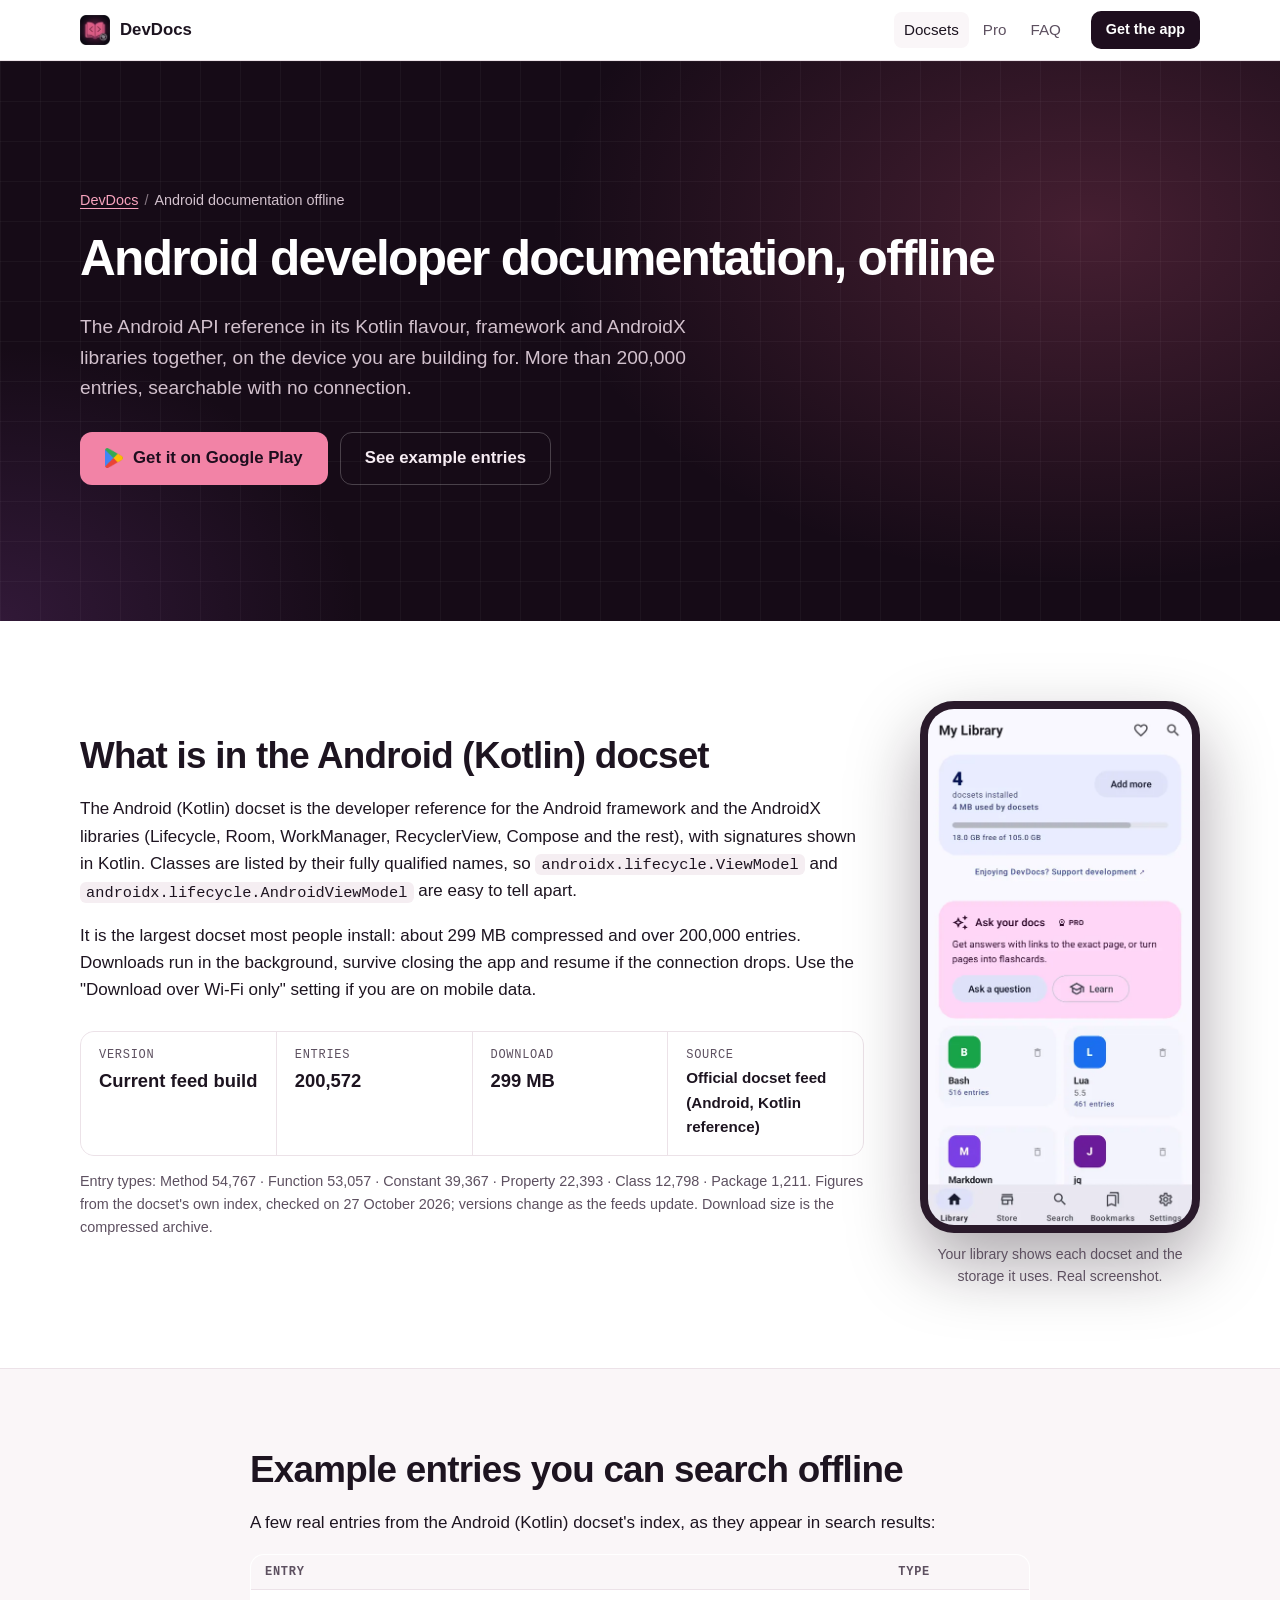
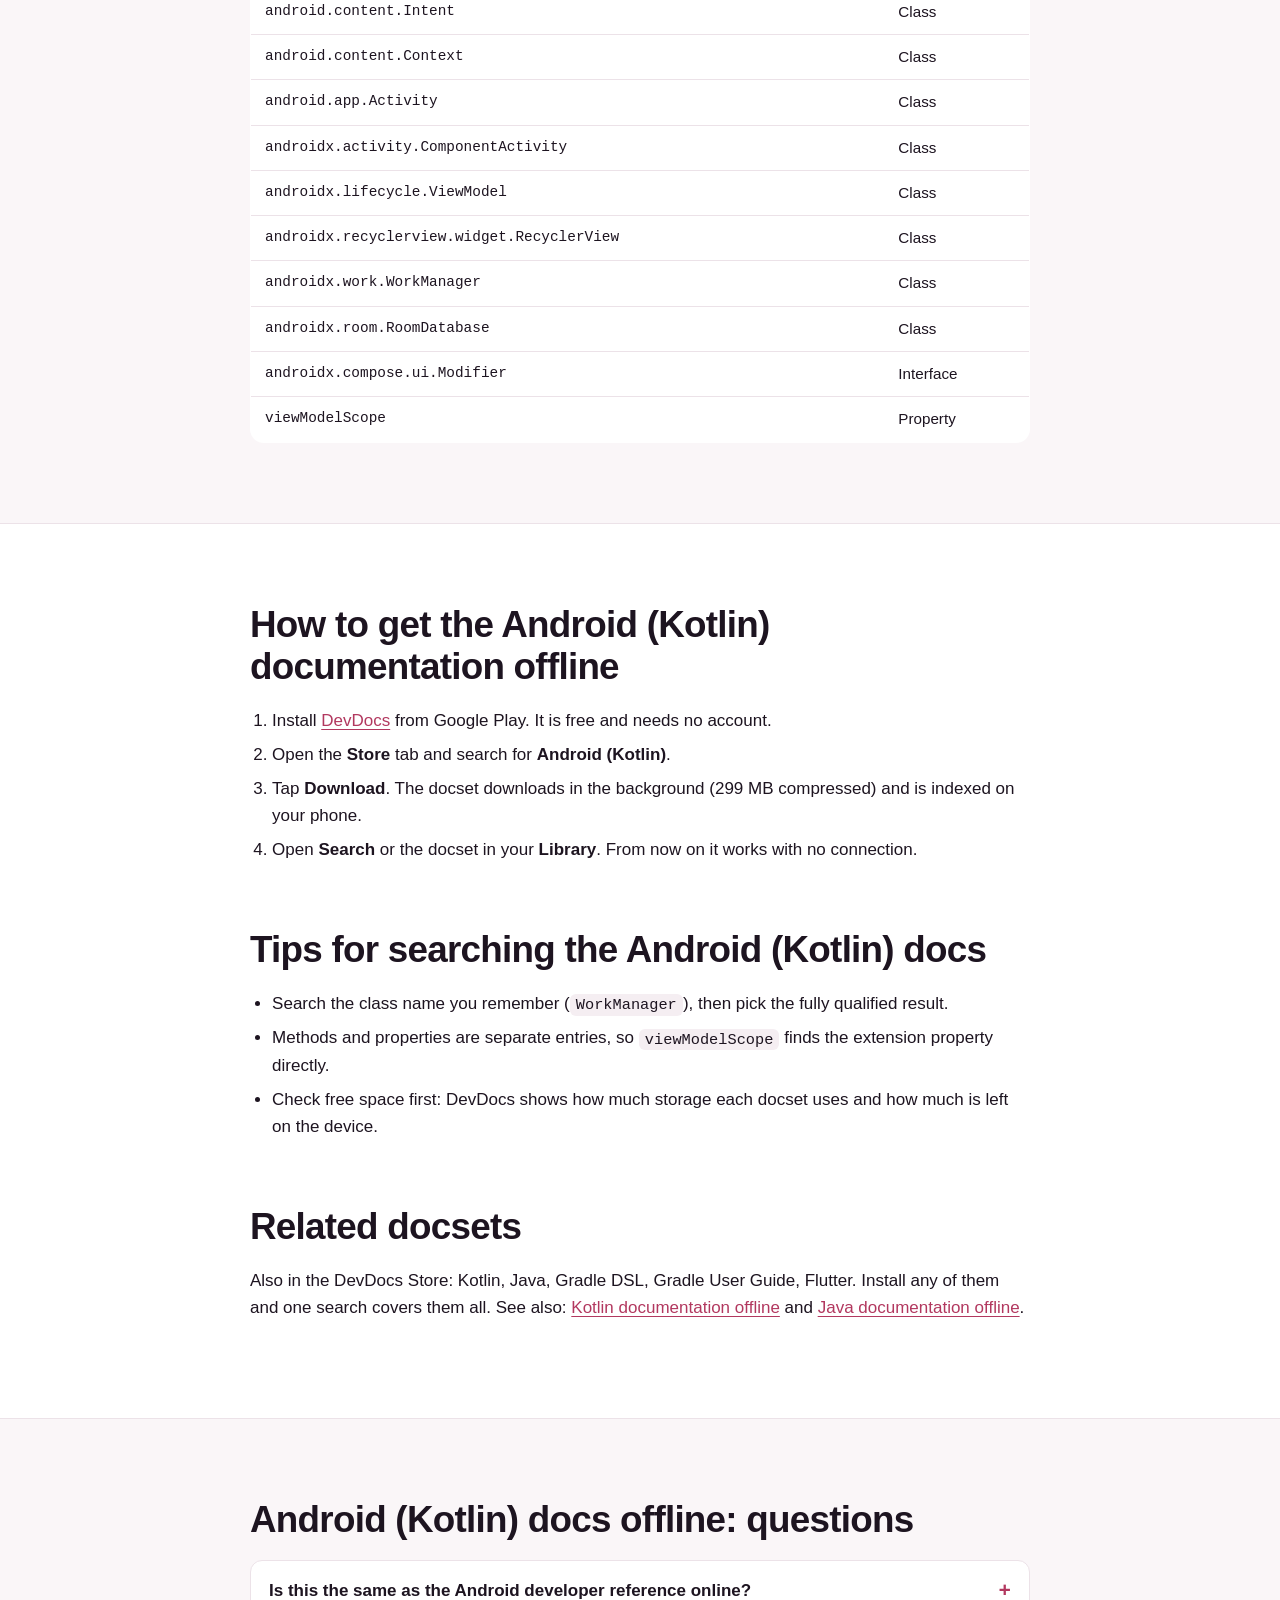
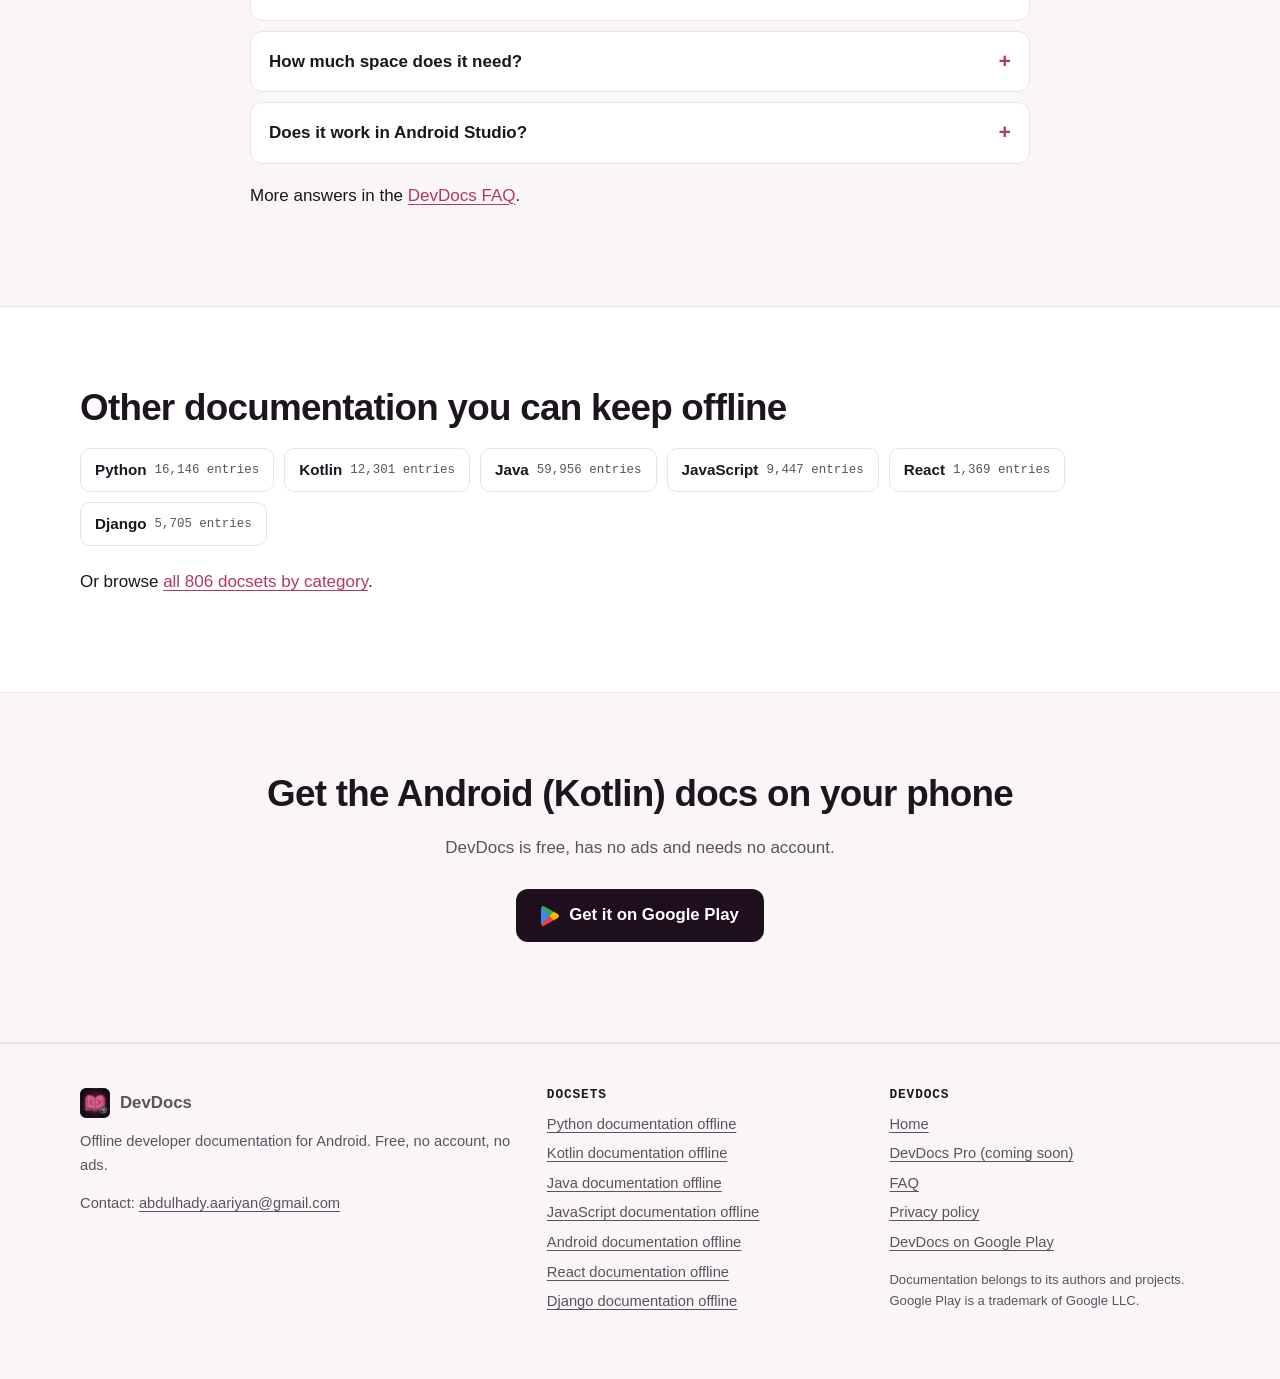
==== android-documentation-offline/index.html @ 43342af5 "DevDocs landing site: home, 7 docset pages, Pro (coming soon), FAQ Static GitHub Pages site for DevD" ====
<!DOCTYPE html>
<html lang="en">
<head>
<meta charset="utf-8">
<meta name="viewport" content="width=device-width, initial-scale=1">
<title>Android Documentation Offline: API Reference | DevDocs</title>
<meta name="description" content="The Android and AndroidX API reference offline on your phone: 200,000+ searchable classes, methods and constants. Free DevDocs app, no account.">
<link rel="canonical" href="https://ahaariyan.github.io/devdocs/android-documentation-offline/">
<meta name="theme-color" content="#160b17">
<link rel="icon" href="../assets/favicon-32.png" sizes="32x32" type="image/png">
<link rel="apple-touch-icon" href="../assets/apple-touch-icon.png">
<meta property="og:type" content="website">
<meta property="og:site_name" content="DevDocs">
<meta property="og:title" content="Android Documentation Offline: API Reference | DevDocs">
<meta property="og:description" content="The Android and AndroidX API reference offline on your phone: 200,000+ searchable classes, methods and constants. Free DevDocs app, no account.">
<meta property="og:url" content="https://ahaariyan.github.io/devdocs/android-documentation-offline/">
<meta property="og:image" content="https://ahaariyan.github.io/devdocs/assets/og-devdocs.jpg">
<meta property="og:image:width" content="1200">
<meta property="og:image:height" content="630">
<meta property="og:image:alt" content="DevDocs for Android: developer docs, offline. A phone showing search results across installed docsets.">
<meta name="twitter:card" content="summary_large_image">
<meta name="twitter:title" content="Android Documentation Offline: API Reference | DevDocs">
<meta name="twitter:description" content="The Android and AndroidX API reference offline on your phone: 200,000+ searchable classes, methods and constants. Free DevDocs app, no account.">
<meta name="twitter:image" content="https://ahaariyan.github.io/devdocs/assets/og-devdocs.jpg">
<meta name="twitter:image:alt" content="DevDocs for Android: developer docs, offline.">
<link rel="stylesheet" href="../styles.css?v=1">
<script type="application/ld+json">
{
 "@context": "https://schema.org",
 "@type": "BreadcrumbList",
 "itemListElement": [
  {
   "@type": "ListItem",
   "position": 1,
   "name": "DevDocs",
   "item": "https://ahaariyan.github.io/devdocs/"
  },
  {
   "@type": "ListItem",
   "position": 2,
   "name": "Android documentation offline",
   "item": "https://ahaariyan.github.io/devdocs/android-documentation-offline/"
  }
 ]
}
</script>
<script type="application/ld+json">
{
 "@context": "https://schema.org",
 "@type": "FAQPage",
 "mainEntity": [
  {
   "@type": "Question",
   "name": "Is this the same as the Android developer reference online?",
   "acceptedAnswer": {
    "@type": "Answer",
    "text": "It is the API reference (classes, methods, constants) for the Android framework and AndroidX, in its Kotlin form. The long-form guides and codelabs on the website are not part of it."
   }
  },
  {
   "@type": "Question",
   "name": "How much space does it need?",
   "acceptedAnswer": {
    "@type": "Answer",
    "text": "About 299 MB to download, and more once unpacked. DevDocs shows the storage used per docset and warns when the device is running low."
   }
  },
  {
   "@type": "Question",
   "name": "Does it work in Android Studio?",
   "acceptedAnswer": {
    "@type": "Answer",
    "text": "No. DevDocs is an Android app that reads the docs on your phone or tablet. It is a companion for when you are away from your desk, or for a second screen next to it."
   }
  }
 ]
}
</script>
<script type="application/ld+json">
{
 "@context": "https://schema.org",
 "@type": "WebPage",
 "name": "Android Documentation Offline: API Reference | DevDocs",
 "url": "https://ahaariyan.github.io/devdocs/android-documentation-offline/",
 "description": "The Android and AndroidX API reference offline on your phone: 200,000+ searchable classes, methods and constants. Free DevDocs app, no account.",
 "about": {
  "@type": "SoftwareApplication",
  "name": "DevDocs - Offline Developer Docs",
  "operatingSystem": "ANDROID",
  "applicationCategory": "DeveloperApplication",
  "offers": {
   "@type": "Offer",
   "price": "0",
   "priceCurrency": "USD"
  }
 }
}
</script>
</head>
<body>
<a class="skip" href="#main">Skip to content</a>
<header class="top">
  <div class="wrap top-in">
    <a class="brand" href="../"><img src="../assets/icon-64.webp" alt="" width="30" height="30">DevDocs</a>
    <nav class="nav" aria-label="Main">
      <a href="../#docsets" aria-current="page" class="hide-sm">Docsets</a>
      <a href="../pro/">Pro</a>
      <a href="../faq/">FAQ</a>
    </nav>
    <a class="btn btn-play btn-sm" data-play href="https://play.google.com/store/apps/details?id=com.devdocs.app&amp;referrer=utm_source%3Dwebsite%26utm_medium%3Dandroid_header">Get the app</a>
  </div>
</header>

<main id="main">
<section class="hero page-hero" aria-labelledby="h1">
  <div class="wrap hero-in">
    <div>
      <nav class="crumbs" aria-label="Breadcrumb"><ol><li><a href="../">DevDocs</a></li><li aria-current="page">Android documentation offline</li></ol></nav>
      <h1 id="h1">Android developer documentation, offline</h1>
      <p class="lead">The Android API reference in its Kotlin flavour, framework and AndroidX libraries together, on the device you are building for. More than 200,000 entries, searchable with no connection.</p>
      <div class="actions"><a class="btn btn-play btn-lg" data-play href="https://play.google.com/store/apps/details?id=com.devdocs.app&amp;referrer=utm_source%3Dwebsite%26utm_medium%3Dandroid"><img src="../assets/play-logo.png" alt="" width="18" height="20">Get it on Google Play</a><a class="btn btn-line btn-lg" href="#entries">See example entries</a></div>
    </div>
  </div>
</section>

<section aria-labelledby="inside">
  <div class="wrap split">
    <div class="prose">
      <h2 id="inside">What is in the Android (Kotlin) docset</h2>
      <p>The Android (Kotlin) docset is the developer reference for the Android framework and the AndroidX libraries (Lifecycle, Room, WorkManager, RecyclerView, Compose and the rest), with signatures shown in Kotlin. Classes are listed by their fully qualified names, so <code>androidx.lifecycle.ViewModel</code> and <code>androidx.lifecycle.AndroidViewModel</code> are easy to tell apart.</p>
<p>It is the largest docset most people install: about 299 MB compressed and over 200,000 entries. Downloads run in the background, survive closing the app and resume if the connection drops. Use the "Download over Wi-Fi only" setting if you are on mobile data.</p>
      <dl class="stats">
        <div><dt>Version</dt><dd>Current feed build</dd></div>
        <div><dt>Entries</dt><dd>200,572</dd></div>
        <div><dt>Download</dt><dd>299 MB</dd></div>
        <div><dt>Source</dt><dd style="font-size:.95rem">Official docset feed (Android, Kotlin reference)</dd></div>
      </dl>
      <p style="margin-top:14px;font-size:.9rem;color:var(--muted)">Entry types: Method 54,767 · Function 53,057 · Constant 39,367 · Property 22,393 · Class 12,798 · Package 1,211. Figures from the docset's own index, checked on 27 October 2026; versions change as the feeds update. Download size is the compressed archive.</p>
    </div>
    <figure><div class="phone"><img src="../assets/shots/library.webp" alt="The DevDocs library with installed docsets and storage use" width="540" height="1055" loading="lazy" decoding="async"></div><figcaption>Your library shows each docset and the storage it uses. Real screenshot.</figcaption></figure>
  </div>
</section>

<section class="alt" aria-labelledby="entries" id="entries">
  <div class="narrow">
    <h2 id="entries-h">Example entries you can search offline</h2>
    <p>A few real entries from the Android (Kotlin) docset's index, as they appear in search results:</p>
    <div class="tbl-wrap"><table class="tbl"><thead><tr><th scope="col">Entry</th><th scope="col">Type</th></tr></thead><tbody>
<tr><td>android.content.Intent</td><td>Class</td></tr>
<tr><td>android.content.Context</td><td>Class</td></tr>
<tr><td>android.app.Activity</td><td>Class</td></tr>
<tr><td>androidx.activity.ComponentActivity</td><td>Class</td></tr>
<tr><td>androidx.lifecycle.ViewModel</td><td>Class</td></tr>
<tr><td>androidx.recyclerview.widget.RecyclerView</td><td>Class</td></tr>
<tr><td>androidx.work.WorkManager</td><td>Class</td></tr>
<tr><td>androidx.room.RoomDatabase</td><td>Class</td></tr>
<tr><td>androidx.compose.ui.Modifier</td><td>Interface</td></tr>
<tr><td>viewModelScope</td><td>Property</td></tr>
    </tbody></table></div>
  </div>
</section>

<section aria-labelledby="get">
  <div class="narrow prose">
    <h2 id="get">How to get the Android (Kotlin) documentation offline</h2>
    <ol>
      <li>Install <a href="../">DevDocs</a> from Google Play. It is free and needs no account.</li>
      <li>Open the <strong>Store</strong> tab and search for <strong>Android (Kotlin)</strong>.</li>
      <li>Tap <strong>Download</strong>. The docset downloads in the background (299 MB compressed) and is indexed on your phone.</li>
      <li>Open <strong>Search</strong> or the docset in your <strong>Library</strong>. From now on it works with no connection.</li>
    </ol>
    <h2>Tips for searching the Android (Kotlin) docs</h2>
    <ul>
<li>Search the class name you remember (<code>WorkManager</code>), then pick the fully qualified result.</li>
<li>Methods and properties are separate entries, so <code>viewModelScope</code> finds the extension property directly.</li>
<li>Check free space first: DevDocs shows how much storage each docset uses and how much is left on the device.</li>
    </ul>
    <h2>Related docsets</h2>
    <p>Also in the DevDocs Store: Kotlin, Java, Gradle DSL, Gradle User Guide, Flutter. Install any of them and one search covers them all. See also: <a href="../kotlin-documentation-offline/">Kotlin documentation offline</a> and <a href="../java-documentation-offline/">Java documentation offline</a>.</p>
  </div>
</section>

<section class="alt" aria-labelledby="q">
  <div class="narrow">
    <h2 id="q">Android (Kotlin) docs offline: questions</h2>
    <div class="faq">
<details><summary><h3>Is this the same as the Android developer reference online?</h3></summary><div>It is the API reference (classes, methods, constants) for the Android framework and AndroidX, in its Kotlin form. The long-form guides and codelabs on the website are not part of it.</div></details>
<details><summary><h3>How much space does it need?</h3></summary><div>About 299 MB to download, and more once unpacked. DevDocs shows the storage used per docset and warns when the device is running low.</div></details>
<details><summary><h3>Does it work in Android Studio?</h3></summary><div>No. DevDocs is an Android app that reads the docs on your phone or tablet. It is a companion for when you are away from your desk, or for a second screen next to it.</div></details>
</div>
    <p style="margin-top:18px">More answers in the <a href="../faq/">DevDocs FAQ</a>.</p>
  </div>
</section>

<section aria-labelledby="more">
  <div class="wrap">
    <h2 id="more">Other documentation you can keep offline</h2>
    <ul class="chips">
<li><a href="../python-documentation-offline/">Python <span>16,146 entries</span></a></li>
<li><a href="../kotlin-documentation-offline/">Kotlin <span>12,301 entries</span></a></li>
<li><a href="../java-documentation-offline/">Java <span>59,956 entries</span></a></li>
<li><a href="../javascript-documentation-offline/">JavaScript <span>9,447 entries</span></a></li>
<li><a href="../react-documentation-offline/">React <span>1,369 entries</span></a></li>
<li><a href="../django-documentation-offline/">Django <span>5,705 entries</span></a></li>
    </ul>
    <p>Or browse <a href="../#docsets">all 806 docsets by category</a>.</p>
  </div>
</section>

<section class="alt cta" aria-labelledby="cta">
  <div class="narrow">
    <h2 id="cta">Get the Android (Kotlin) docs on your phone</h2>
    <p>DevDocs is free, has no ads and needs no account.</p>
    <div class="actions"><a class="btn btn-play btn-lg" data-play href="https://play.google.com/store/apps/details?id=com.devdocs.app&amp;referrer=utm_source%3Dwebsite%26utm_medium%3Dandroid_footer"><img src="../assets/play-logo.png" alt="" width="18" height="20">Get it on Google Play</a></div>
  </div>
</section>
</main>
<footer class="foot">
  <div class="wrap foot-in">
    <div>
      <a class="brand" href="../"><img src="../assets/icon-64.webp" alt="" width="30" height="30" loading="lazy">DevDocs</a>
      <p style="margin-top:12px">Offline developer documentation for Android. Free, no account, no ads.</p>
      <p>Contact: <a href="mailto:abdulhady.aariyan@gmail.com">abdulhady.aariyan@gmail.com</a></p>
    </div>
    <div>
      <h2>Docsets</h2>
      <ul>
        <li><a href="../python-documentation-offline/">Python documentation offline</a></li>
        <li><a href="../kotlin-documentation-offline/">Kotlin documentation offline</a></li>
        <li><a href="../java-documentation-offline/">Java documentation offline</a></li>
        <li><a href="../javascript-documentation-offline/">JavaScript documentation offline</a></li>
        <li><a href="../android-documentation-offline/">Android documentation offline</a></li>
        <li><a href="../react-documentation-offline/">React documentation offline</a></li>
        <li><a href="../django-documentation-offline/">Django documentation offline</a></li>
      </ul>
    </div>
    <div>
      <h2>DevDocs</h2>
      <ul>
        <li><a href="../">Home</a></li>
        <li><a href="../pro/">DevDocs Pro (coming soon)</a></li>
        <li><a href="../faq/">FAQ</a></li>
        <li><a href="https://devdocs.privacypolicy.matrabhed.com/">Privacy policy</a></li>
        <li><a href="https://play.google.com/store/apps/details?id=com.devdocs.app">DevDocs on Google Play</a></li>
      </ul>
      <p style="margin-top:14px;font-size:.82rem">Documentation belongs to its authors and projects. Google Play is a trademark of Google LLC.</p>
    </div>
  </div>
</footer>
<script src="../assets/site.js?v=1" defer></script>
</body>
</html>
---- styles.css ----
/* DevDocs site. System fonts only, no external requests. Light/dark follow the OS. */
:root {
  --bg: #fff; --bg2: #faf6f8; --card: #fff; --line: #ece2e8; --text: #1d1420; --muted: #5d5060;
  --accent: #b2385f; --accent-soft: #fbe7ee; --ok: #1b7a46; --code: #f5eef2;
  --btn: #1e0e1e; --btn-text: #fff; --hero: #160b17; --hero-text: #f6ecf3; --hero-muted: #d2c1cd;
  --mono: ui-monospace, "SF Mono", "Cascadia Code", "Roboto Mono", Menlo, Consolas, monospace;
  --radius: 14px; --shadow: 0 1px 2px rgba(30,14,30,.06), 0 8px 24px rgba(30,14,30,.06);
  color-scheme: light dark;
}
@media (prefers-color-scheme: dark) {
  :root {
    --bg: #110811; --bg2: #170d18; --card: #1b111c; --line: #33233a; --text: #f3e9f0; --muted: #bba9b6;
    --accent: #f283a6; --accent-soft: #3a1a2a; --ok: #7fdca6; --code: #241726;
    --btn: #f283a6; --btn-text: #1e0e1e; --hero: #0c050c; --shadow: 0 1px 2px rgba(0,0,0,.4), 0 8px 24px rgba(0,0,0,.35);
  }
}
* { box-sizing: border-box; }
html { -webkit-text-size-adjust: 100%; scroll-padding-top: 72px; }
body { margin: 0; background: var(--bg); color: var(--text); line-height: 1.6; font-size: 17px;
  font-family: -apple-system, BlinkMacSystemFont, "Segoe UI", Roboto, "Helvetica Neue", Arial, sans-serif; -webkit-font-smoothing: antialiased; }
img { max-width: 100%; height: auto; display: block; }
a { color: var(--accent); text-underline-offset: 3px; }
a:hover { text-decoration-thickness: 2px; }
:focus-visible { outline: 3px solid var(--accent); outline-offset: 2px; border-radius: 6px; }
code, kbd, .mono { font-family: var(--mono); font-size: .9em; }
code { background: var(--code); padding: .1em .4em; border-radius: 6px; }
h1, h2, h3 { line-height: 1.15; letter-spacing: -.02em; margin: 0 0 .5em; }
h1 { font-size: clamp(2.1rem, 5.2vw, 3.6rem); letter-spacing: -.035em; }
h2 { font-size: clamp(1.6rem, 3.2vw, 2.3rem); }
h3 { font-size: 1.15rem; letter-spacing: -.01em; }
p { margin: 0 0 1em; }
.wrap { width: min(1120px, 100% - 40px); margin-inline: auto; }
.narrow { width: min(780px, 100% - 40px); margin-inline: auto; }
.skip { position: absolute; left: -999px; top: 8px; background: var(--btn); color: var(--btn-text); padding: 8px 14px; border-radius: 8px; z-index: 10; }
.skip:focus { left: 8px; }

/* Header */
.top { position: sticky; top: 0; z-index: 5; background: color-mix(in srgb, var(--bg) 88%, transparent); backdrop-filter: saturate(1.4) blur(10px); -webkit-backdrop-filter: saturate(1.4) blur(10px); border-bottom: 1px solid var(--line); }
.top-in { display: flex; align-items: center; gap: 20px; height: 60px; }
.brand { display: flex; align-items: center; gap: 10px; font-weight: 700; color: var(--text); text-decoration: none; font-size: 1.05rem; }
.brand img { width: 30px; height: 30px; }
.nav { display: flex; gap: 4px; margin-left: auto; }
.nav a { color: var(--muted); text-decoration: none; font-size: .95rem; padding: 6px 10px; border-radius: 8px; }
.nav a:hover, .nav a[aria-current] { color: var(--text); background: var(--bg2); }
@media (max-width: 640px) { .nav .hide-sm { display: none; } .top .btn-sm { display: none; } .nav { margin-left: auto; } }

/* Buttons */
.btn { display: inline-flex; align-items: center; justify-content: center; gap: 10px; min-height: 44px; padding: 10px 20px; border-radius: 12px; font-weight: 650; text-decoration: none; border: 1px solid transparent; font-size: 1rem; }
.btn img { width: 18px; height: 20px; }
.btn-play { background: var(--btn); color: var(--btn-text); }
.btn-play:hover { filter: brightness(1.12); }
.btn-line { border-color: var(--line); color: var(--text); background: var(--card); }
.btn-line:hover { border-color: var(--accent); }
.btn-sm { min-height: 36px; padding: 6px 14px; font-size: .9rem; border-radius: 10px; }
.btn-lg { min-height: 52px; padding: 12px 24px; font-size: 1.05rem; }
.hero .btn-play { background: #f283a6; color: #1e0e1e; }
.hero .btn-line { background: transparent; color: var(--hero-text); border-color: rgba(255,255,255,.22); }
.hero .btn-line:hover { border-color: #f283a6; }

/* Hero (always dark: it echoes the app icon) */
.hero { background: radial-gradient(60% 90% at 85% 30%, rgba(220,93,133,.24), transparent 70%), radial-gradient(40% 70% at 0% 100%, rgba(120,60,140,.28), transparent 70%), var(--hero); color: var(--hero-text); position: relative; overflow: hidden; }
.hero::before { content: ""; position: absolute; inset: 0; background-image: linear-gradient(rgba(255,255,255,.035) 1px, transparent 1px), linear-gradient(90deg, rgba(255,255,255,.035) 1px, transparent 1px); background-size: 40px 40px; pointer-events: none; }
.hero-in { position: relative; display: grid; grid-template-columns: 1.15fr .85fr; gap: 48px; align-items: center; padding: 56px 0 0; }
.hero h1 { color: #fff; }
.hero h1 span { color: #f283a6; }
.hero .lead { color: var(--hero-muted); font-size: 1.2rem; max-width: 34em; }
.hero a:not(.btn) { color: #f7a3bd; }
.eyebrow { display: inline-flex; align-items: center; gap: 8px; font: 600 .85rem/1 var(--mono); color: #f7a3bd; background: rgba(242,131,166,.1); border: 1px solid rgba(242,131,166,.25); padding: 7px 12px; border-radius: 999px; margin-bottom: 22px; }
.actions { display: flex; flex-wrap: wrap; gap: 12px; margin: 28px 0 20px; }
.trust { list-style: none; padding: 0; margin: 0 0 56px; display: flex; flex-wrap: wrap; gap: 8px 22px; font-size: .95rem; color: var(--hero-muted); }
.trust li::before { content: "✓ "; color: #7fdca6; font-weight: 700; }
.hero-art { align-self: end; display: flex; justify-content: center; }
.hero-art .phone { width: min(300px, 74vw); border-bottom: 0; border-radius: 40px 40px 0 0; margin-bottom: -1px; }
@media (max-width: 860px) {
  .hero-in { grid-template-columns: 1fr; padding-top: 44px; gap: 8px; }
  .trust { margin-bottom: 36px; }
}

/* Phone frame */
.phone { border: 8px solid #2a1a2b; border-radius: 34px; overflow: hidden; background: #2a1a2b; box-shadow: 0 30px 70px rgba(20,5,20,.35), 0 0 0 1px rgba(255,255,255,.06); }
.phone img { width: 100%; }
figure { margin: 0; }
figcaption { font-size: .88rem; color: var(--muted); margin-top: 10px; text-align: center; }

/* Sections */
section { padding: 80px 0; }
.alt { background: var(--bg2); border-block: 1px solid var(--line); }
.sec-head { max-width: 760px; margin-bottom: 40px; }
.sec-head p { color: var(--muted); font-size: 1.08rem; }
.sec-head .kicker, .kicker { font: 600 .8rem/1 var(--mono); text-transform: uppercase; letter-spacing: .08em; color: var(--accent); margin-bottom: 14px; }

/* Terminal-style search demo */
.term { background: #160b17; color: #eadbe6; border-radius: var(--radius); font-family: var(--mono); font-size: .92rem; box-shadow: var(--shadow); overflow: hidden; border: 1px solid #33233a; }
.term-bar { display: flex; align-items: center; gap: 7px; padding: 12px 16px; border-bottom: 1px solid #2d1f30; color: #a893a3; font-size: .8rem; }
.term-bar i { width: 11px; height: 11px; border-radius: 50%; background: #3a2a3c; }
.term-q { padding: 16px 18px 6px; color: #fff; }
.term-q b { color: #f283a6; }
.term ol { list-style: none; margin: 0; padding: 6px 8px 12px; }
.term li { display: grid; grid-template-columns: minmax(0, 1fr) auto auto; gap: 14px; padding: 8px 10px; border-radius: 8px; align-items: center; }
.term li:nth-child(odd) { background: rgba(255,255,255,.03); }
.term li > span:first-child { overflow-wrap: anywhere; }
.term .ds { color: #a893a3; font-size: .82rem; }
@media (max-width: 480px) { .term { font-size: .82rem; } .term li { grid-template-columns: minmax(0, 1fr) auto; gap: 2px 10px; } .term .ds { grid-row: 2; } .term .ty { grid-row: 1 / 3; grid-column: 2; } }
.term .ty { font-size: .75rem; padding: 2px 8px; border-radius: 6px; background: rgba(242,131,166,.14); color: #f7a3bd; }
.term-note { padding: 0 18px 14px; color: #8f7b8b; font-size: .78rem; }

/* Steps */
.steps { display: grid; grid-template-columns: repeat(3, 1fr); gap: 20px; counter-reset: s; list-style: none; padding: 0; margin: 0; }
.steps li { background: var(--card); border: 1px solid var(--line); border-radius: var(--radius); padding: 24px; counter-increment: s; }
.steps li::before { content: counter(s, decimal-leading-zero); display: block; font: 700 .9rem var(--mono); color: var(--accent); margin-bottom: 10px; }
.steps p { color: var(--muted); margin: 0; }

/* Feature grid */
.grid { display: grid; grid-template-columns: repeat(3, 1fr); gap: 18px; }
.card { background: var(--card); border: 1px solid var(--line); border-radius: var(--radius); padding: 22px; }
.card p { color: var(--muted); margin: 0; font-size: .97rem; }
.card h3 { display: flex; align-items: center; gap: 10px; }
.ico { width: 34px; height: 34px; flex: none; border-radius: 10px; background: var(--accent-soft); color: var(--accent); display: grid; place-items: center; font: 700 .85rem var(--mono); }
@media (max-width: 900px) { .grid, .steps { grid-template-columns: 1fr 1fr; } }
@media (max-width: 600px) { .grid, .steps { grid-template-columns: 1fr; } section { padding: 60px 0; } }

/* Screens gallery */
.shots { display: grid; grid-auto-flow: column; grid-auto-columns: minmax(200px, 240px); gap: 22px; overflow-x: auto; padding: 6px 4px 18px; scroll-snap-type: x mandatory; }
.shots figure { scroll-snap-align: start; }
@media (min-width: 1000px) { .shots { grid-auto-columns: calc((100% - 5 * 22px) / 6); overflow: visible; } }
.shots .phone { border-width: 6px; border-radius: 26px; box-shadow: var(--shadow); }

/* Split blocks (copy + phone) */
.split { display: grid; grid-template-columns: 1fr 280px; gap: 56px; align-items: center; }
.split.rev { grid-template-columns: 280px 1fr; }
.split.wide { grid-template-columns: 1fr 460px; }
.split.rev > figure { order: -1; }
@media (max-width: 860px) { .split.wide { grid-template-columns: 1fr; } }
@media (max-width: 760px) { .split, .split.rev { grid-template-columns: 1fr; gap: 28px; } .split > figure { max-width: 260px; margin-inline: auto; } .split.rev > figure { order: 0; } }

/* Docset chips and lists */
.chips { display: flex; flex-wrap: wrap; gap: 10px; list-style: none; padding: 0; margin: 0 0 22px; }
.chips a { display: inline-flex; gap: 8px; align-items: center; padding: 9px 14px; border-radius: 10px; border: 1px solid var(--line); background: var(--card); text-decoration: none; color: var(--text); font-weight: 600; font-size: .95rem; }
.chips a:hover { border-color: var(--accent); color: var(--accent); }
.chips a span { font: .78rem var(--mono); color: var(--muted); font-weight: 400; }
.cats { columns: 2 320px; column-gap: 32px; }
.cats div { break-inside: avoid; margin-bottom: 18px; }
.cats h3 { font-size: .8rem; font-family: var(--mono); text-transform: uppercase; letter-spacing: .07em; color: var(--accent); margin-bottom: 6px; }
.cats p { color: var(--muted); font-size: .95rem; margin: 0; }

/* Stats row */
.stats { display: grid; grid-template-columns: repeat(4, 1fr); gap: 1px; background: var(--line); border: 1px solid var(--line); border-radius: var(--radius); overflow: hidden; margin: 28px 0 0; }
.stats div { background: var(--card); padding: 16px 18px; }
.stats dt { font: .75rem var(--mono); text-transform: uppercase; letter-spacing: .06em; color: var(--muted); }
.stats dd { margin: 4px 0 0; font-weight: 700; font-size: 1.15rem; }
@media (max-width: 640px) { .stats { grid-template-columns: 1fr 1fr; } }

/* Tables */
.tbl { width: 100%; border-collapse: collapse; font-size: .95rem; background: var(--card); border: 1px solid var(--line); border-radius: var(--radius); overflow: hidden; }
.tbl th, .tbl td { text-align: left; padding: 10px 14px; border-bottom: 1px solid var(--line); vertical-align: top; }
.tbl th { font: 600 .75rem var(--mono); text-transform: uppercase; letter-spacing: .06em; color: var(--muted); background: var(--bg2); }
.tbl tr:last-child td { border-bottom: 0; }
.tbl td:first-child { font-family: var(--mono); font-size: .9rem; word-break: break-word; }
.tbl-wrap { overflow-x: auto; }

/* Breadcrumbs */
.crumbs ol { list-style: none; display: flex; flex-wrap: wrap; gap: 6px; padding: 0; margin: 0 0 18px; font-size: .9rem; color: var(--hero-muted); }
.crumbs li + li::before { content: "/"; margin-right: 6px; opacity: .6; }
.crumbs a { color: #f7a3bd; }
.page-hero .hero-in { grid-template-columns: 1fr; padding: 48px 0 56px; }
.page-hero h1 { font-size: clamp(2rem, 4.6vw, 3.1rem); }
.page-hero .actions { margin-bottom: 0; }

/* Article text */
.prose h2 { margin-top: 1.8em; }
.prose h2:first-child { margin-top: 0; }
.prose ul, .prose ol { padding-left: 1.3em; }
.prose li { margin-bottom: .4em; }
.note { border: 1px solid var(--line); border-left: 4px solid var(--accent); background: var(--bg2); padding: 16px 18px; border-radius: 10px; margin: 0 0 1.2em; }
.note p:last-child { margin: 0; }

/* Pro */
.badge { display: inline-block; font: 700 .72rem/1 var(--mono); letter-spacing: .06em; text-transform: uppercase; padding: 5px 9px; border-radius: 6px; background: var(--accent-soft); color: var(--accent); vertical-align: middle; }
.hero .badge { background: rgba(242,131,166,.16); color: #f7a3bd; }
.price { display: grid; grid-template-columns: 1fr 1fr; gap: 18px; margin: 0 0 18px; }
.price .card { text-align: left; }
.price .amt { font-size: 2rem; font-weight: 800; letter-spacing: -.03em; }
.price .amt small { font-size: 1rem; font-weight: 500; color: var(--muted); }
@media (max-width: 600px) { .price { grid-template-columns: 1fr; } }
.feat { padding: 56px 0; border-top: 1px solid var(--line); }
.feat:first-of-type { border-top: 0; }

/* FAQ */
.faq details { border: 1px solid var(--line); border-radius: 12px; background: var(--card); margin-bottom: 10px; }
.faq summary { cursor: pointer; padding: 16px 48px 16px 18px; font-weight: 650; list-style: none; position: relative; }
.faq summary::-webkit-details-marker { display: none; }
.faq summary::after { content: "+"; position: absolute; right: 18px; top: 50%; transform: translateY(-50%); font: 600 1.3rem var(--mono); color: var(--accent); }
.faq details[open] summary::after { content: "−"; }
.faq details > div { padding: 0 18px 14px; color: var(--muted); }
.faq h2, .faq h3 { font-size: inherit; margin: 0; display: inline; letter-spacing: 0; line-height: 1.4; }

/* CTA band */
.cta { text-align: center; }
.cta .actions { justify-content: center; }
.cta p { color: var(--muted); }

/* Footer */
.foot { border-top: 1px solid var(--line); padding: 44px 0 56px; font-size: .92rem; color: var(--muted); background: var(--bg2); }
.foot-in { display: grid; grid-template-columns: 1.4fr 1fr 1fr; gap: 32px; }
.foot h2 { font-size: .8rem; font-family: var(--mono); text-transform: uppercase; letter-spacing: .07em; color: var(--text); margin-bottom: 10px; }
.foot ul { list-style: none; padding: 0; margin: 0; }
.foot li { margin-bottom: 6px; }
.foot a { color: var(--muted); }
.foot a:hover { color: var(--accent); }
@media (max-width: 700px) { .foot-in { grid-template-columns: 1fr; } }
@media (prefers-reduced-motion: no-preference) { html { scroll-behavior: smooth; } }
.hero code { background: rgba(255,255,255,.1); color: #fff; }
.price .amt { color: var(--text); margin: 6px 0; }
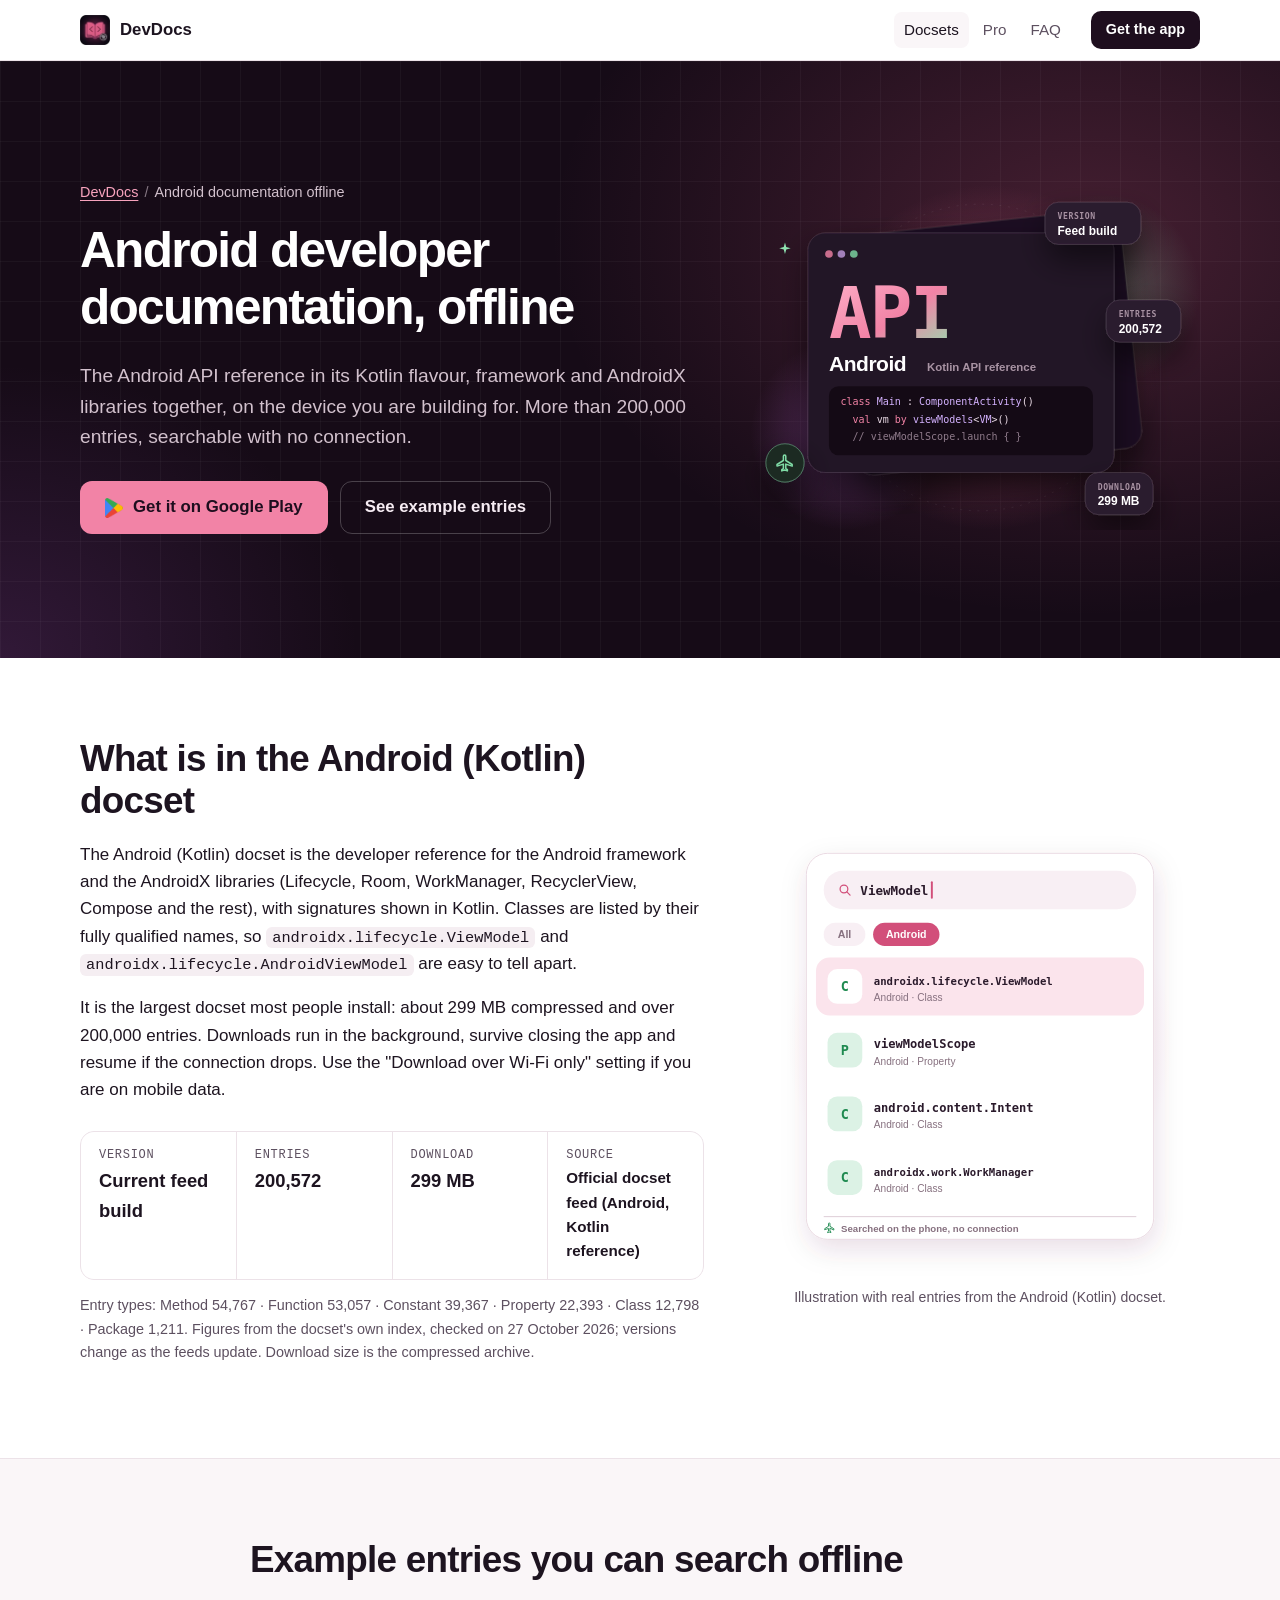
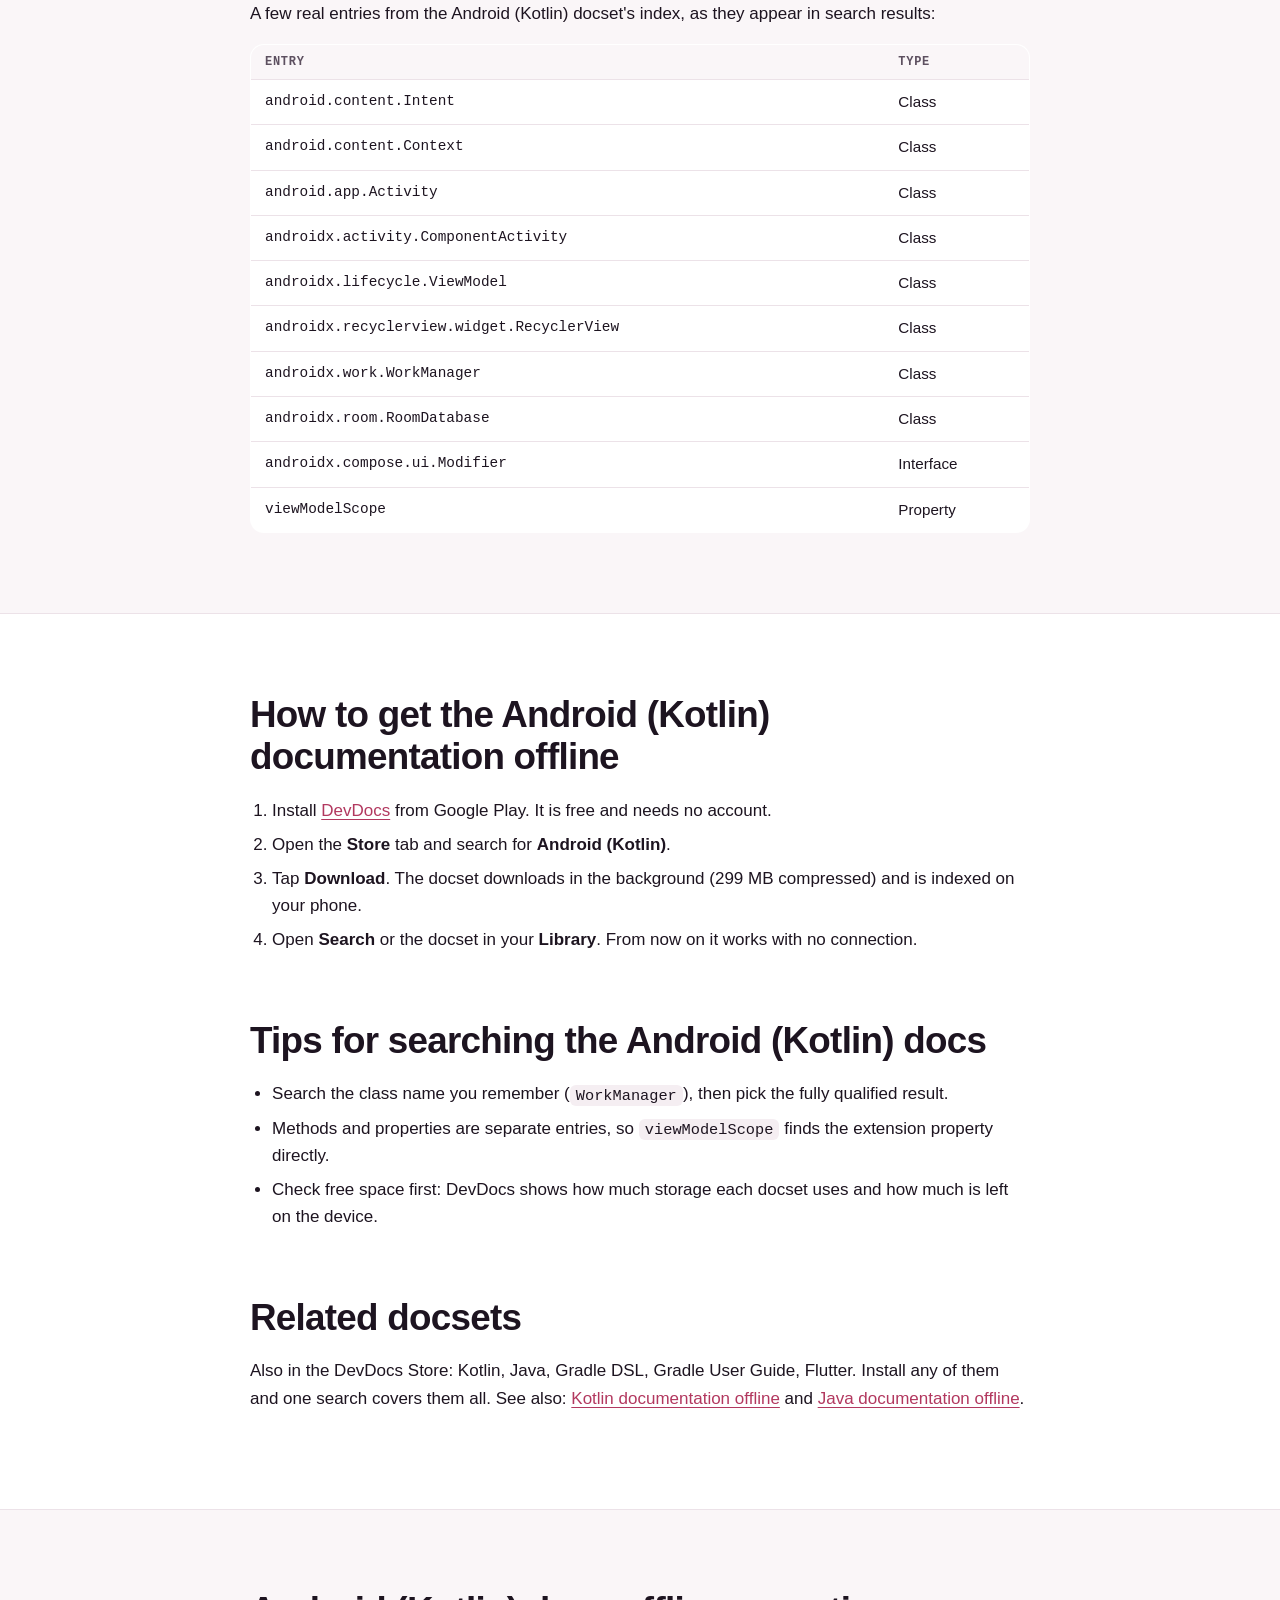
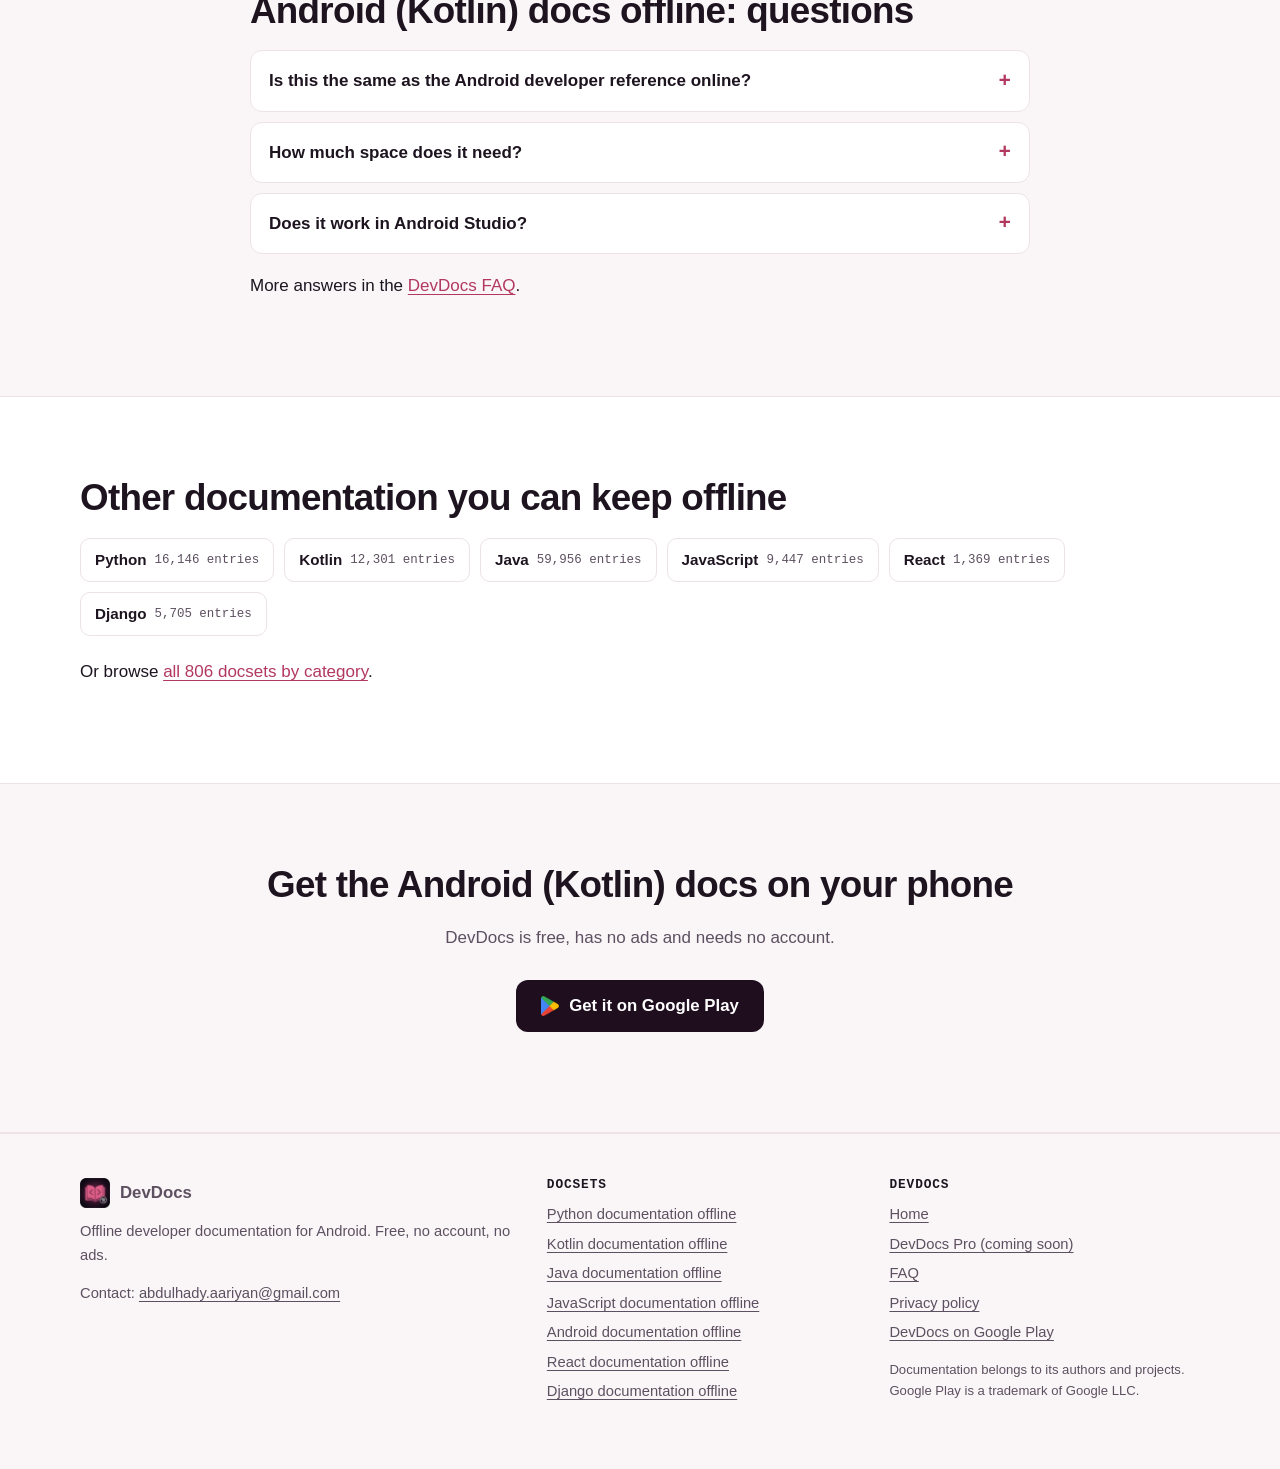
==== commit 37e47eec: "Replace app screenshots with original vector art - Hero: inline SVG composition (stylised phone sear" ====
--- a/android-documentation-offline/index.html
+++ b/android-documentation-offline/index.html
@@ -14,16 +14,16 @@
 <meta property="og:title" content="Android Documentation Offline: API Reference | DevDocs">
 <meta property="og:description" content="The Android and AndroidX API reference offline on your phone: 200,000+ searchable classes, methods and constants. Free DevDocs app, no account.">
 <meta property="og:url" content="https://ahaariyan.github.io/devdocs/android-documentation-offline/">
-<meta property="og:image" content="https://ahaariyan.github.io/devdocs/assets/og-devdocs.jpg">
+<meta property="og:image" content="https://ahaariyan.github.io/devdocs/assets/og-devdocs-2.jpg">
 <meta property="og:image:width" content="1200">
 <meta property="og:image:height" content="630">
-<meta property="og:image:alt" content="DevDocs for Android: developer docs, offline. A phone showing search results across installed docsets.">
+<meta property="og:image:alt" content="DevDocs for Android: developer docs, offline. An illustrated phone searching Python, Kotlin and Pandas docs in airplane mode.">
 <meta name="twitter:card" content="summary_large_image">
 <meta name="twitter:title" content="Android Documentation Offline: API Reference | DevDocs">
 <meta name="twitter:description" content="The Android and AndroidX API reference offline on your phone: 200,000+ searchable classes, methods and constants. Free DevDocs app, no account.">
-<meta name="twitter:image" content="https://ahaariyan.github.io/devdocs/assets/og-devdocs.jpg">
+<meta name="twitter:image" content="https://ahaariyan.github.io/devdocs/assets/og-devdocs-2.jpg">
 <meta name="twitter:image:alt" content="DevDocs for Android: developer docs, offline.">
-<link rel="stylesheet" href="../styles.css?v=1">
+<link rel="stylesheet" href="../styles.css?v=2">
 <script type="application/ld+json">
 {
  "@context": "https://schema.org",
@@ -113,18 +113,19 @@
 
 <main id="main">
 <section class="hero page-hero" aria-labelledby="h1">
-  <div class="wrap hero-in">
+  <div class="wrap hero-in has-art">
     <div>
       <nav class="crumbs" aria-label="Breadcrumb"><ol><li><a href="../">DevDocs</a></li><li aria-current="page">Android documentation offline</li></ol></nav>
       <h1 id="h1">Android developer documentation, offline</h1>
       <p class="lead">The Android API reference in its Kotlin flavour, framework and AndroidX libraries together, on the device you are building for. More than 200,000 entries, searchable with no connection.</p>
       <div class="actions"><a class="btn btn-play btn-lg" data-play href="https://play.google.com/store/apps/details?id=com.devdocs.app&amp;referrer=utm_source%3Dwebsite%26utm_medium%3Dandroid"><img src="../assets/play-logo.png" alt="" width="18" height="20">Get it on Google Play</a><a class="btn btn-line btn-lg" href="#entries">See example entries</a></div>
     </div>
+    <div class="page-art"><img src="../assets/art/head-android.svg" alt="" width="480" height="360" fetchpriority="high"></div>
   </div>
 </section>
 
 <section aria-labelledby="inside">
-  <div class="wrap split">
+  <div class="wrap split art-split">
     <div class="prose">
       <h2 id="inside">What is in the Android (Kotlin) docset</h2>
       <p>The Android (Kotlin) docset is the developer reference for the Android framework and the AndroidX libraries (Lifecycle, Room, WorkManager, RecyclerView, Compose and the rest), with signatures shown in Kotlin. Classes are listed by their fully qualified names, so <code>androidx.lifecycle.ViewModel</code> and <code>androidx.lifecycle.AndroidViewModel</code> are easy to tell apart.</p>
@@ -133,11 +134,11 @@
         <div><dt>Version</dt><dd>Current feed build</dd></div>
         <div><dt>Entries</dt><dd>200,572</dd></div>
         <div><dt>Download</dt><dd>299 MB</dd></div>
-        <div><dt>Source</dt><dd style="font-size:.95rem">Official docset feed (Android, Kotlin reference)</dd></div>
+        <div><dt>Source</dt><dd class="sm">Official docset feed (Android, Kotlin reference)</dd></div>
       </dl>
-      <p style="margin-top:14px;font-size:.9rem;color:var(--muted)">Entry types: Method 54,767 · Function 53,057 · Constant 39,367 · Property 22,393 · Class 12,798 · Package 1,211. Figures from the docset's own index, checked on 27 October 2026; versions change as the feeds update. Download size is the compressed archive.</p>
-    </div>
-    <figure><div class="phone"><img src="../assets/shots/library.webp" alt="The DevDocs library with installed docsets and storage use" width="540" height="1055" loading="lazy" decoding="async"></div><figcaption>Your library shows each docset and the storage it uses. Real screenshot.</figcaption></figure>
+      <p class="meta">Entry types: Method 54,767 · Function 53,057 · Constant 39,367 · Property 22,393 · Class 12,798 · Package 1,211. Figures from the docset's own index, checked on 27 October 2026; versions change as the feeds update. Download size is the compressed archive.</p>
+    </div>
+    <figure class="art"><img src="../assets/art/search-android.svg" alt="Illustration: a search in DevDocs listing real entries from the Android (Kotlin) docset" width="456" height="486" loading="lazy" decoding="async"><figcaption>Illustration with real entries from the Android (Kotlin) docset.</figcaption></figure>
   </div>
 </section>
 
@@ -188,7 +189,7 @@
 <details><summary><h3>How much space does it need?</h3></summary><div>About 299 MB to download, and more once unpacked. DevDocs shows the storage used per docset and warns when the device is running low.</div></details>
 <details><summary><h3>Does it work in Android Studio?</h3></summary><div>No. DevDocs is an Android app that reads the docs on your phone or tablet. It is a companion for when you are away from your desk, or for a second screen next to it.</div></details>
 </div>
-    <p style="margin-top:18px">More answers in the <a href="../faq/">DevDocs FAQ</a>.</p>
+    <p class="mt18">More answers in the <a href="../faq/">DevDocs FAQ</a>.</p>
   </div>
 </section>
 
@@ -219,7 +220,7 @@
   <div class="wrap foot-in">
     <div>
       <a class="brand" href="../"><img src="../assets/icon-64.webp" alt="" width="30" height="30" loading="lazy">DevDocs</a>
-      <p style="margin-top:12px">Offline developer documentation for Android. Free, no account, no ads.</p>
+      <p class="mt12">Offline developer documentation for Android. Free, no account, no ads.</p>
       <p>Contact: <a href="mailto:abdulhady.aariyan@gmail.com">abdulhady.aariyan@gmail.com</a></p>
     </div>
     <div>
@@ -243,7 +244,7 @@
         <li><a href="https://devdocs.privacypolicy.matrabhed.com/">Privacy policy</a></li>
         <li><a href="https://play.google.com/store/apps/details?id=com.devdocs.app">DevDocs on Google Play</a></li>
       </ul>
-      <p style="margin-top:14px;font-size:.82rem">Documentation belongs to its authors and projects. Google Play is a trademark of Google LLC.</p>
+      <p class="fine">Documentation belongs to its authors and projects. Google Play is a trademark of Google LLC.</p>
     </div>
   </div>
 </footer>
--- a/styles.css
+++ b/styles.css
@@ -60,7 +60,7 @@
 /* Hero (always dark: it echoes the app icon) */
 .hero { background: radial-gradient(60% 90% at 85% 30%, rgba(220,93,133,.24), transparent 70%), radial-gradient(40% 70% at 0% 100%, rgba(120,60,140,.28), transparent 70%), var(--hero); color: var(--hero-text); position: relative; overflow: hidden; }
 .hero::before { content: ""; position: absolute; inset: 0; background-image: linear-gradient(rgba(255,255,255,.035) 1px, transparent 1px), linear-gradient(90deg, rgba(255,255,255,.035) 1px, transparent 1px); background-size: 40px 40px; pointer-events: none; }
-.hero-in { position: relative; display: grid; grid-template-columns: 1.15fr .85fr; gap: 48px; align-items: center; padding: 56px 0 0; }
+.hero-in { position: relative; display: grid; grid-template-columns: 1.05fr 1fr; gap: 32px; align-items: center; padding: 56px 0 0; }
 .hero h1 { color: #fff; }
 .hero h1 span { color: #f283a6; }
 .hero .lead { color: var(--hero-muted); font-size: 1.2rem; max-width: 34em; }
@@ -69,17 +69,19 @@
 .actions { display: flex; flex-wrap: wrap; gap: 12px; margin: 28px 0 20px; }
 .trust { list-style: none; padding: 0; margin: 0 0 56px; display: flex; flex-wrap: wrap; gap: 8px 22px; font-size: .95rem; color: var(--hero-muted); }
 .trust li::before { content: "✓ "; color: #7fdca6; font-weight: 700; }
-.hero-art { align-self: end; display: flex; justify-content: center; }
-.hero-art .phone { width: min(300px, 74vw); border-bottom: 0; border-radius: 40px 40px 0 0; margin-bottom: -1px; }
+.hero-art { align-self: center; display: flex; justify-content: center; margin: 0 -40px 0 0; padding: 16px 0 36px; }
+.hero-svg { width: 100%; max-width: 600px; height: auto; display: block; }
+.hero-in > *, .split > *, .bento > *, .grid > * { min-width: 0; }
 @media (max-width: 860px) {
   .hero-in { grid-template-columns: 1fr; padding-top: 44px; gap: 8px; }
-  .trust { margin-bottom: 36px; }
+  .trust { margin-bottom: 8px; }
+  .hero-art { margin: 0 -8px; padding-bottom: 20px; }
+  .hero-svg { max-width: 460px; }
 }
 
-/* Phone frame */
-.phone { border: 8px solid #2a1a2b; border-radius: 34px; overflow: hidden; background: #2a1a2b; box-shadow: 0 30px 70px rgba(20,5,20,.35), 0 0 0 1px rgba(255,255,255,.06); }
-.phone img { width: 100%; }
+/* Illustrations (original vector art in assets/art, light + dark built in) */
 figure { margin: 0; }
+.art img { width: 100%; height: auto; }
 figcaption { font-size: .88rem; color: var(--muted); margin-top: 10px; text-align: center; }
 
 /* Sections */
@@ -107,31 +109,48 @@
 /* Steps */
 .steps { display: grid; grid-template-columns: repeat(3, 1fr); gap: 20px; counter-reset: s; list-style: none; padding: 0; margin: 0; }
 .steps li { background: var(--card); border: 1px solid var(--line); border-radius: var(--radius); padding: 24px; counter-increment: s; }
-.steps li::before { content: counter(s, decimal-leading-zero); display: block; font: 700 .9rem var(--mono); color: var(--accent); margin-bottom: 10px; }
+.steps li { position: relative; }
+.steps li::before { content: counter(s, decimal-leading-zero); position: absolute; top: 28px; right: 24px; font: 700 .85rem var(--mono); color: var(--muted); opacity: .7; }
+.steps .ico { margin-bottom: 16px; }
 .steps p { color: var(--muted); margin: 0; }
 
 /* Feature grid */
 .grid { display: grid; grid-template-columns: repeat(3, 1fr); gap: 18px; }
 .card { background: var(--card); border: 1px solid var(--line); border-radius: var(--radius); padding: 22px; }
 .card p { color: var(--muted); margin: 0; font-size: .97rem; }
-.card h3 { display: flex; align-items: center; gap: 10px; }
-.ico { width: 34px; height: 34px; flex: none; border-radius: 10px; background: var(--accent-soft); color: var(--accent); display: grid; place-items: center; font: 700 .85rem var(--mono); }
+.card h3 { display: flex; align-items: center; gap: 12px; }
+/* Icons: 24px grid, 1.75 stroke, round joins, one duotone fill (.d); colour from currentColor */
+.ico { width: 42px; height: 42px; flex: none; border-radius: 12px; display: grid; place-items: center; color: var(--accent);
+  background: linear-gradient(150deg, var(--accent-soft), color-mix(in srgb, var(--accent-soft) 45%, var(--card)));
+  box-shadow: inset 0 0 0 1px color-mix(in srgb, var(--accent) 16%, transparent); }
+.i { width: 22px; height: 22px; fill: none; stroke: currentColor; stroke-width: 1.75; stroke-linecap: round; stroke-linejoin: round; }
+.i .d { fill: currentColor; stroke: none; opacity: .22; }
 @media (max-width: 900px) { .grid, .steps { grid-template-columns: 1fr 1fr; } }
 @media (max-width: 600px) { .grid, .steps { grid-template-columns: 1fr; } section { padding: 60px 0; } }
 
-/* Screens gallery */
-.shots { display: grid; grid-auto-flow: column; grid-auto-columns: minmax(200px, 240px); gap: 22px; overflow-x: auto; padding: 6px 4px 18px; scroll-snap-type: x mandatory; }
-.shots figure { scroll-snap-align: start; }
-@media (min-width: 1000px) { .shots { grid-auto-columns: calc((100% - 5 * 22px) / 6); overflow: visible; } }
-.shots .phone { border-width: 6px; border-radius: 26px; box-shadow: var(--shadow); }
+/* Bento of illustrated tiles */
+.bento { display: grid; grid-template-columns: repeat(3, 1fr); gap: 18px; }
+.tile { background: var(--card); border: 1px solid var(--line); border-radius: 20px; overflow: hidden; display: flex; flex-direction: column; }
+.tile.w2 { grid-column: span 2; }
+.tile-art { background: radial-gradient(80% 90% at 50% 40%, color-mix(in srgb, var(--accent-soft) 70%, transparent), transparent 75%), var(--bg2); border-bottom: 1px solid var(--line); }
+.tile-art img { width: 100%; height: auto; }
+.tile-txt { padding: 20px 24px 24px; }
+.tile-txt p { color: var(--muted); margin: 0; font-size: .97rem; }
+@media (max-width: 900px) { .bento { grid-template-columns: 1fr 1fr; } .tile.w2 { grid-column: span 2; } }
+@media (max-width: 600px) { .bento { grid-template-columns: 1fr; } .tile.w2 { grid-column: auto; } .tile.w2 .tile-art img { height: 210px; object-fit: cover; } }
 
 /* Split blocks (copy + phone) */
 .split { display: grid; grid-template-columns: 1fr 280px; gap: 56px; align-items: center; }
 .split.rev { grid-template-columns: 280px 1fr; }
 .split.wide { grid-template-columns: 1fr 460px; }
 .split.rev > figure { order: -1; }
+.split.art-split { grid-template-columns: 1fr 440px; }
+.split.rev.art-split { grid-template-columns: 440px 1fr; }
+.split.art-split > figure { max-width: 440px; }
+.feat .ico { margin-bottom: 16px; }
 @media (max-width: 860px) { .split.wide { grid-template-columns: 1fr; } }
-@media (max-width: 760px) { .split, .split.rev { grid-template-columns: 1fr; gap: 28px; } .split > figure { max-width: 260px; margin-inline: auto; } .split.rev > figure { order: 0; } }
+@media (max-width: 900px) { .split.art-split, .split.rev.art-split { grid-template-columns: 1fr 360px; } .split.rev.art-split { grid-template-columns: 360px 1fr; } }
+@media (max-width: 760px) { .split, .split.rev, .split.art-split, .split.rev.art-split { grid-template-columns: 1fr; gap: 28px; } .split > figure { max-width: 420px; width: 100%; margin-inline: auto; } .split.rev > figure { order: 0; } }
 
 /* Docset chips and lists */
 .chips { display: flex; flex-wrap: wrap; gap: 10px; list-style: none; padding: 0; margin: 0 0 22px; }
@@ -163,6 +182,9 @@
 .crumbs li + li::before { content: "/"; margin-right: 6px; opacity: .6; }
 .crumbs a { color: #f7a3bd; }
 .page-hero .hero-in { grid-template-columns: 1fr; padding: 48px 0 56px; }
+.page-hero .hero-in.has-art { grid-template-columns: 1.15fr .85fr; gap: 40px; padding: 40px 0 44px; }
+.page-art img { width: 100%; max-width: 480px; height: auto; margin-inline: auto; }
+@media (max-width: 860px) { .page-hero .hero-in.has-art { grid-template-columns: 1fr; gap: 24px; } .page-art img { max-width: 420px; } }
 .page-hero h1 { font-size: clamp(2rem, 4.6vw, 3.1rem); }
 .page-hero .actions { margin-bottom: 0; }
 
@@ -211,3 +233,13 @@
 @media (prefers-reduced-motion: no-preference) { html { scroll-behavior: smooth; } }
 .hero code { background: rgba(255,255,255,.1); color: #fff; }
 .price .amt { color: var(--text); margin: 6px 0; }
+
+/* Small utilities (instead of inline styles) */
+.hero-note { color: var(--hero-muted); font-size: .95rem; margin: 16px 0 0; }
+.muted { color: var(--muted); }
+.stats dd.sm { font-size: .95rem; }
+.mt12 { margin-top: 12px; }
+.mt18 { margin-top: 18px; }
+.fine { margin-top: 14px; font-size: .82rem; }
+.meta { margin-top: 14px; font-size: .9rem; color: var(--muted); }
+section.pt24 { padding-top: 24px; }
